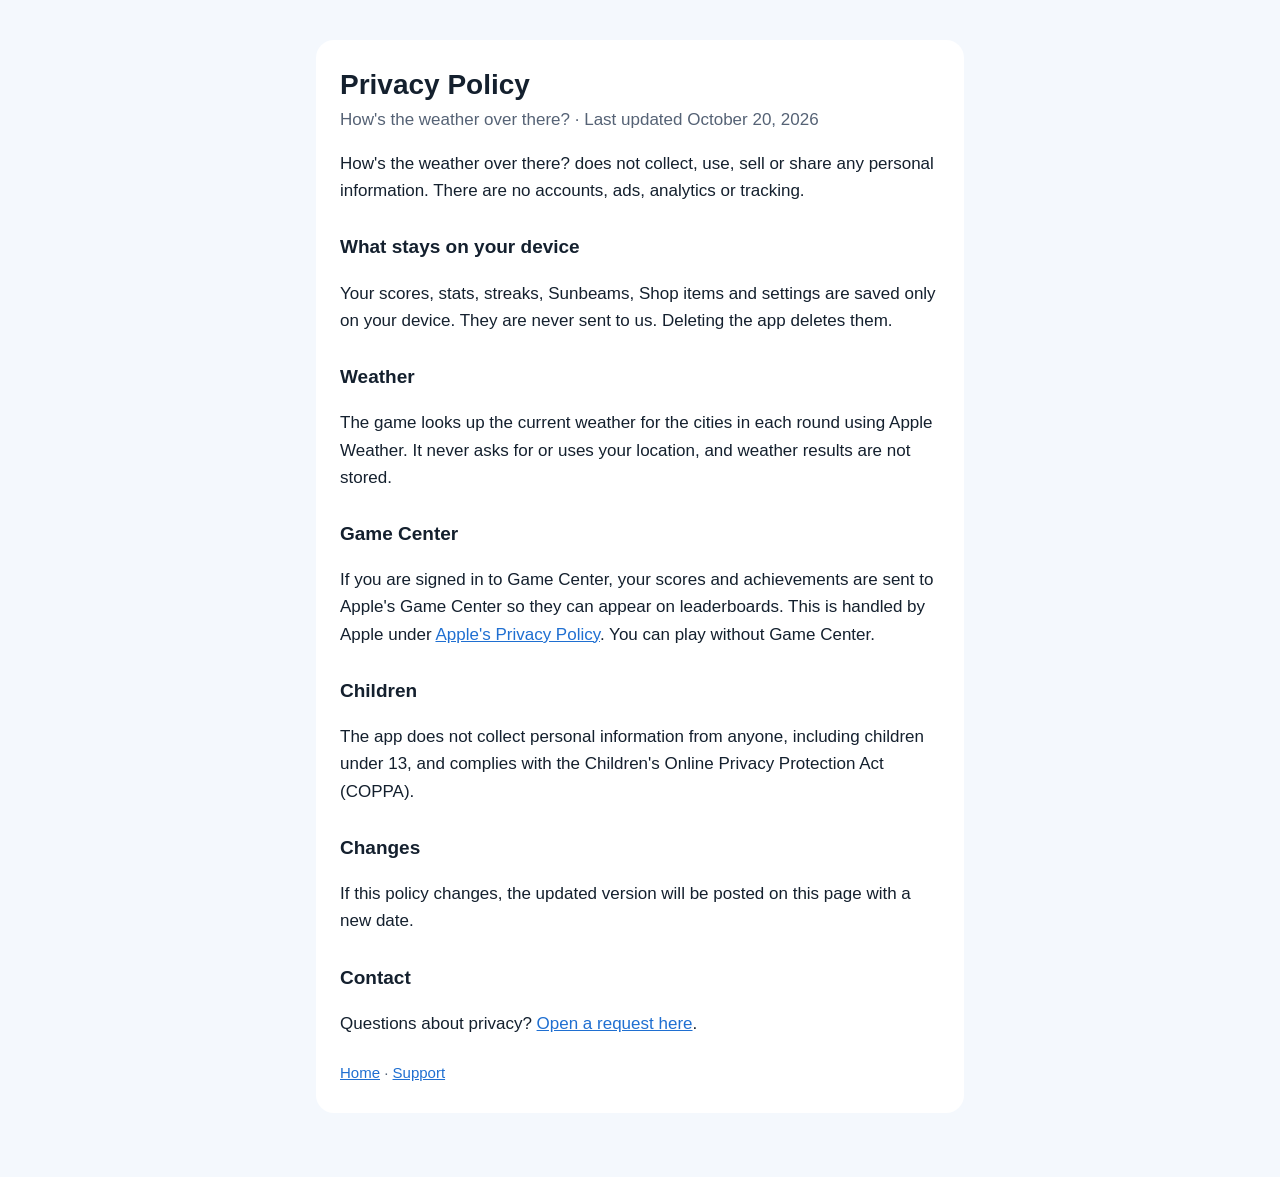
==== privacy.html @ a3cae646 "Add support and privacy pages Co-Authored-By: Claude Opus 5.5 <noreply@anthropic.com> Claude-Session" ====
<!doctype html>
<html lang="en">
<head>
<meta charset="utf-8"><meta name="viewport" content="width=device-width, initial-scale=1">
<title>Privacy Policy</title>
<link rel="stylesheet" href="style.css">
</head>
<body><main><div class="card">
<h1>Privacy Policy</h1>
<p class="sub">How's the weather over there? · Last updated October 20, 2026</p>

<p>How's the weather over there? does not collect, use, sell or share any personal information. There are no accounts, ads, analytics or tracking.</p>

<h2>What stays on your device</h2>
<p>Your scores, stats, streaks, Sunbeams, Shop items and settings are saved only on your device. They are never sent to us. Deleting the app deletes them.</p>

<h2>Weather</h2>
<p>The game looks up the current weather for the cities in each round using Apple Weather. It never asks for or uses your location, and weather results are not stored.</p>

<h2>Game Center</h2>
<p>If you are signed in to Game Center, your scores and achievements are sent to Apple's Game Center so they can appear on leaderboards. This is handled by Apple under <a href="https://www.apple.com/legal/privacy/">Apple's Privacy Policy</a>. You can play without Game Center.</p>

<h2>Children</h2>
<p>The app does not collect personal information from anyone, including children under 13, and complies with the Children's Online Privacy Protection Act (COPPA).</p>

<h2>Changes</h2>
<p>If this policy changes, the updated version will be posted on this page with a new date.</p>

<h2>Contact</h2>
<p>Questions about privacy? <a href="https://github.com/ChrisSW921/WeatherMan-Support/issues/new">Open a request here</a>.</p>

<nav><a href="index.html">Home</a> · <a href="support.html">Support</a></nav>
</div></main></body>
</html>
---- style.css ----
:root { --bg: #f4f8fd; --text: #14202e; --muted: #556275; --card: #ffffff; --accent: #1f6fd1; }
@media (prefers-color-scheme: dark) { :root { --bg: #0d1520; --text: #e8eef6; --muted: #9aa7b8; --card: #16212f; --accent: #6aa8ff; } }
* { box-sizing: border-box; }
body { margin: 0; background: var(--bg); color: var(--text); font: 17px/1.6 -apple-system, BlinkMacSystemFont, "Segoe UI", sans-serif; }
main { max-width: 680px; margin: 0 auto; padding: 40px 16px 64px; }
.card { background: var(--card); border-radius: 18px; padding: 28px 24px; }
h1 { font-size: 28px; line-height: 1.2; margin: 0 0 4px; }
h2 { font-size: 19px; margin: 28px 0 6px; }
.sub { color: var(--muted); margin: 0 0 8px; }
a { color: var(--accent); }
nav { margin-top: 24px; color: var(--muted); font-size: 15px; }
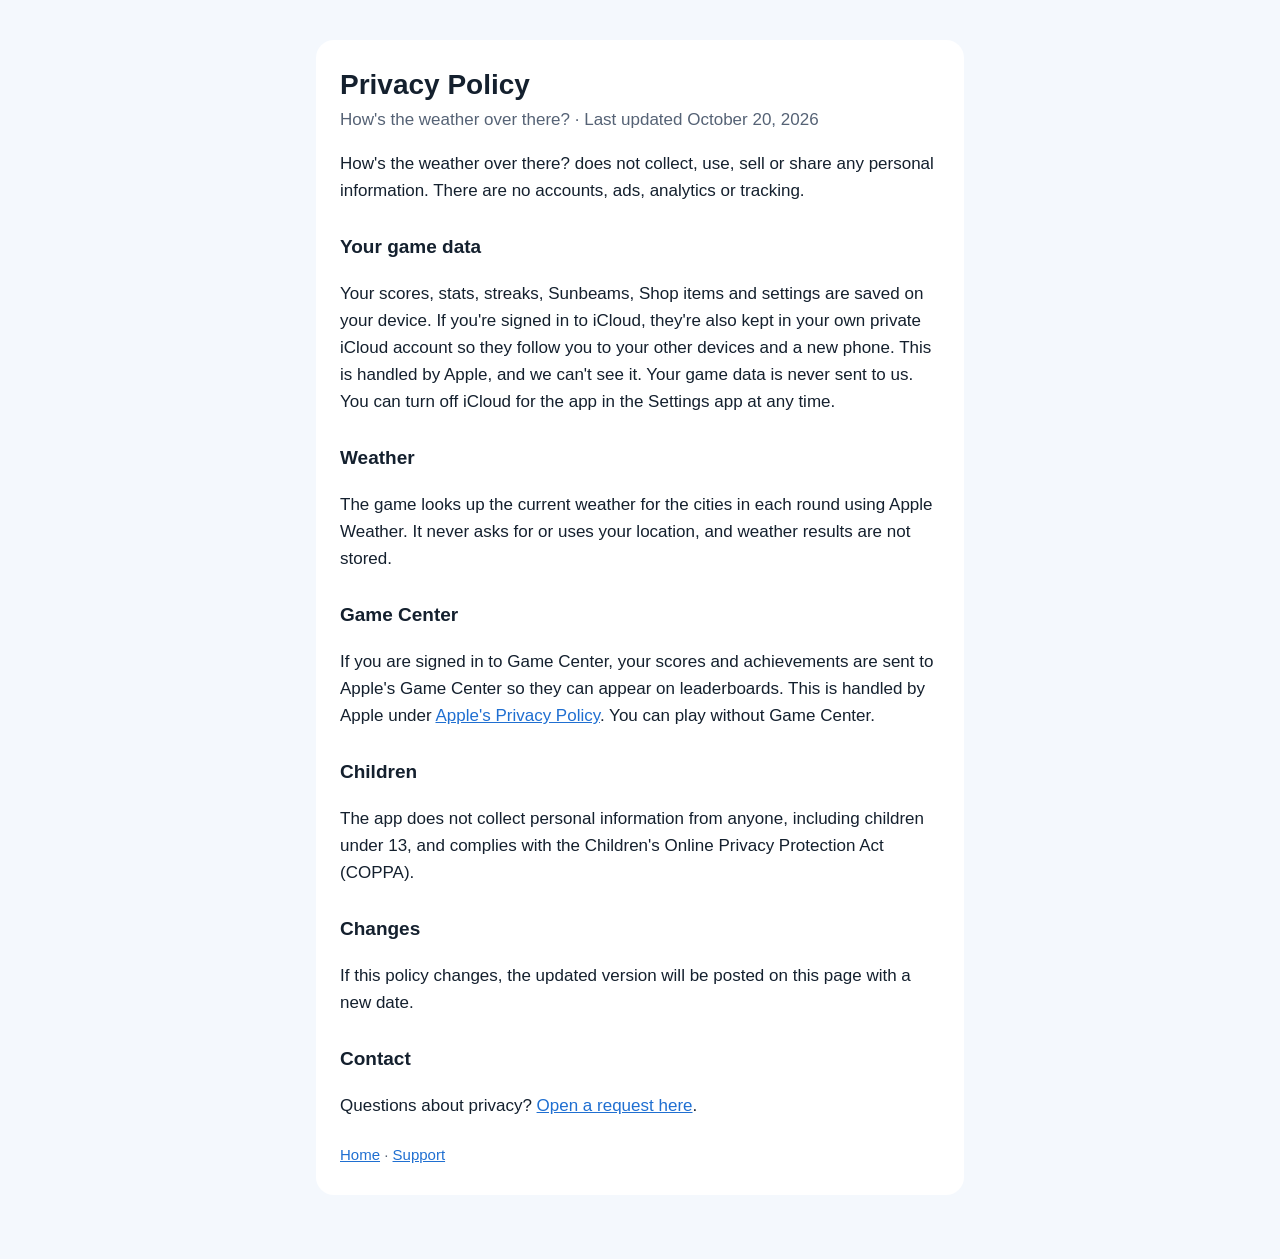
==== commit b25b3277: "Mention iCloud sync in the privacy policy Co-Authored-By: Claude Opus 5.5 <noreply@anthropic.com> Cl" ====
--- a/privacy.html
+++ b/privacy.html
@@ -11,8 +11,8 @@
 
 <p>How's the weather over there? does not collect, use, sell or share any personal information. There are no accounts, ads, analytics or tracking.</p>
 
-<h2>What stays on your device</h2>
-<p>Your scores, stats, streaks, Sunbeams, Shop items and settings are saved only on your device. They are never sent to us. Deleting the app deletes them.</p>
+<h2>Your game data</h2>
+<p>Your scores, stats, streaks, Sunbeams, Shop items and settings are saved on your device. If you're signed in to iCloud, they're also kept in your own private iCloud account so they follow you to your other devices and a new phone. This is handled by Apple, and we can't see it. Your game data is never sent to us. You can turn off iCloud for the app in the Settings app at any time.</p>
 
 <h2>Weather</h2>
 <p>The game looks up the current weather for the cities in each round using Apple Weather. It never asks for or uses your location, and weather results are not stored.</p>
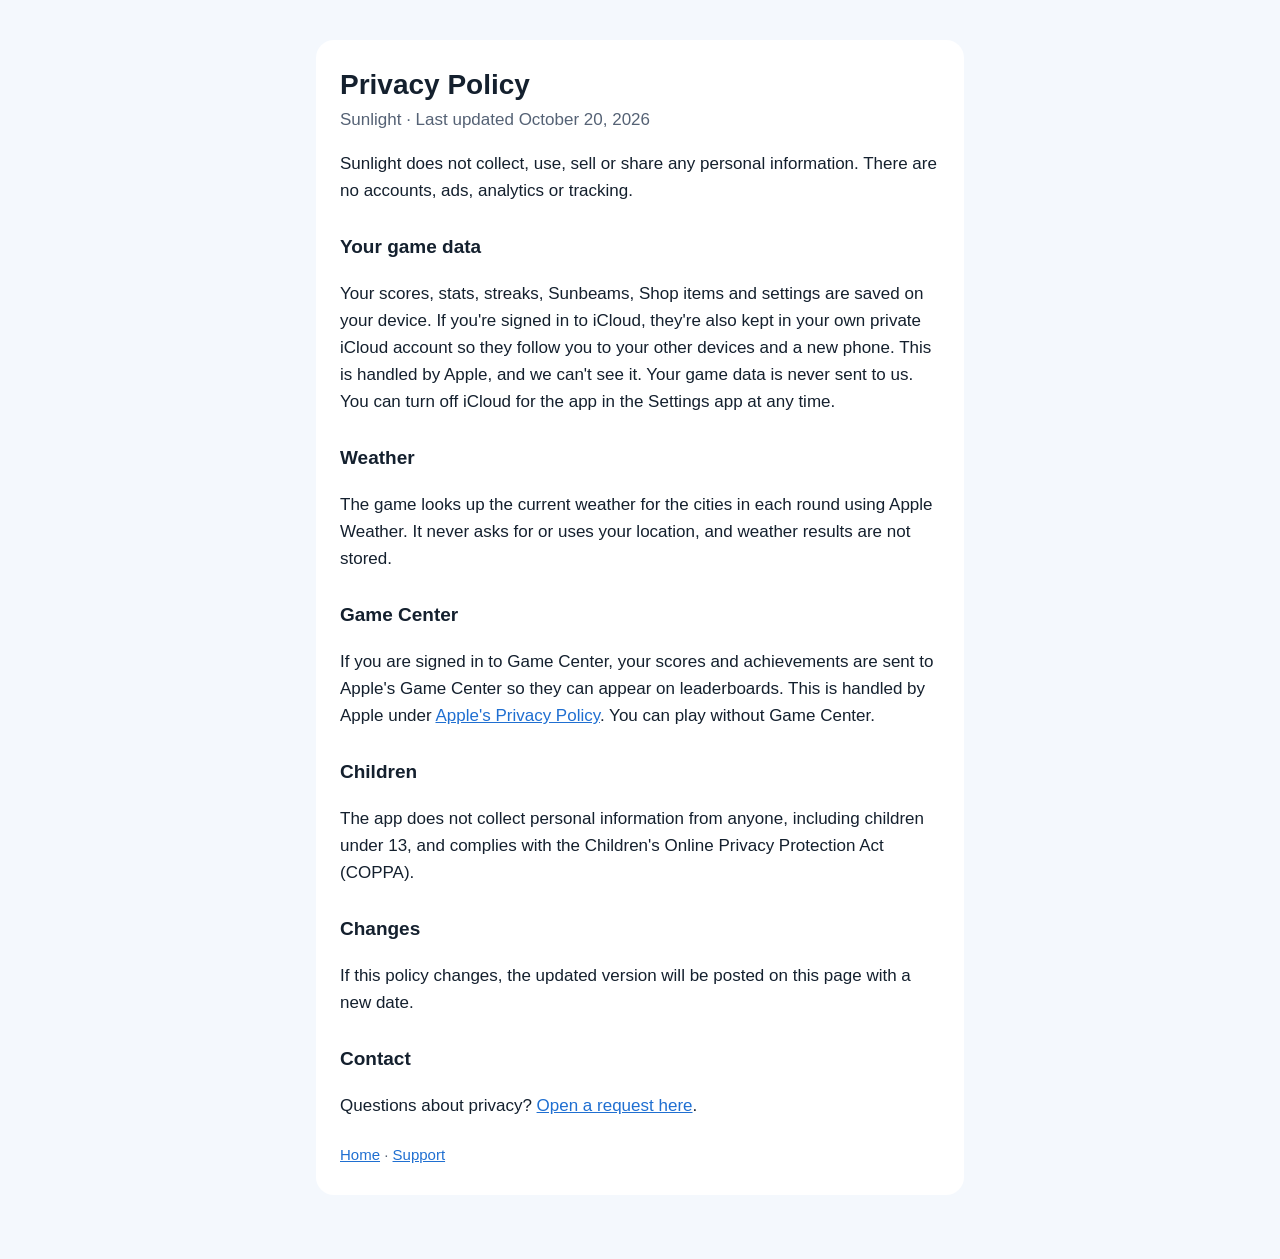
==== commit 5413cc79: "Rename the app to Sunlight Co-Authored-By: Claude Opus 5.5 <noreply@anthropic.com> Claude-Session: h" ====
--- a/privacy.html
+++ b/privacy.html
@@ -7,9 +7,9 @@
 </head>
 <body><main><div class="card">
 <h1>Privacy Policy</h1>
-<p class="sub">How's the weather over there? · Last updated October 20, 2026</p>
+<p class="sub">Sunlight · Last updated October 20, 2026</p>
 
-<p>How's the weather over there? does not collect, use, sell or share any personal information. There are no accounts, ads, analytics or tracking.</p>
+<p>Sunlight does not collect, use, sell or share any personal information. There are no accounts, ads, analytics or tracking.</p>
 
 <h2>Your game data</h2>
 <p>Your scores, stats, streaks, Sunbeams, Shop items and settings are saved on your device. If you're signed in to iCloud, they're also kept in your own private iCloud account so they follow you to your other devices and a new phone. This is handled by Apple, and we can't see it. Your game data is never sent to us. You can turn off iCloud for the app in the Settings app at any time.</p>
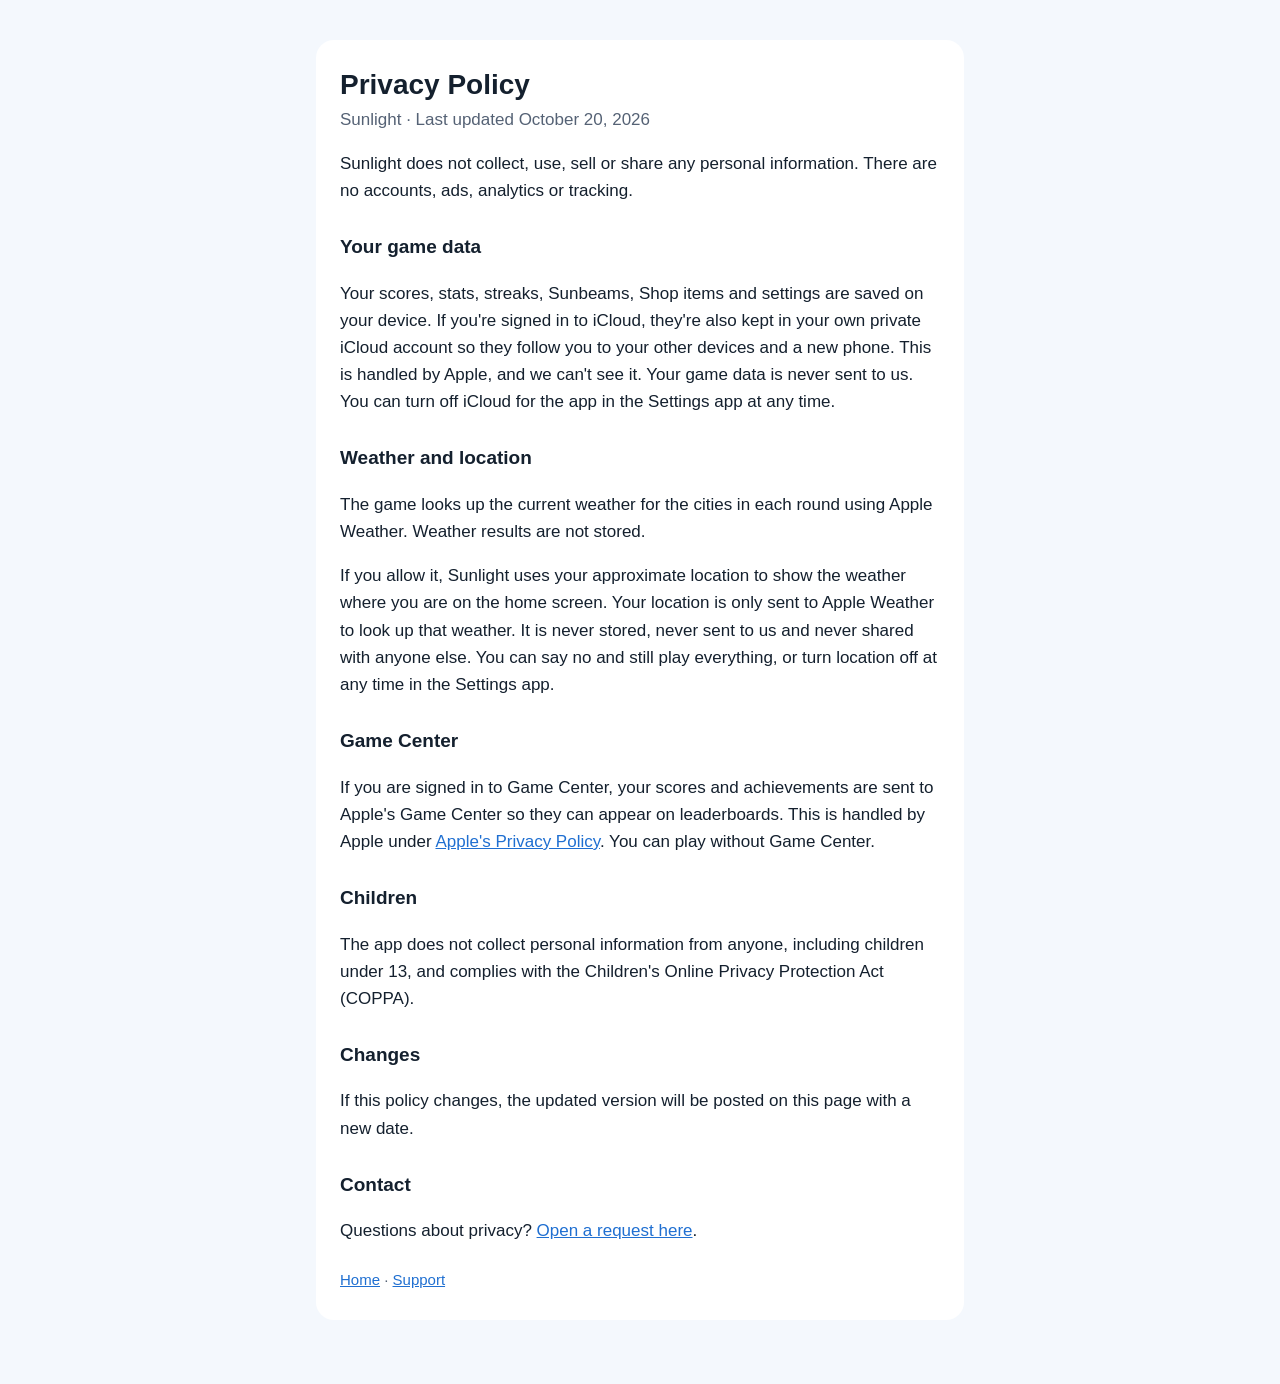
==== commit d2b819f7: "Explain the optional location use in the privacy policy Co-Authored-By: Claude Opus 5.5 <noreply@ant" ====
--- a/privacy.html
+++ b/privacy.html
@@ -14,8 +14,9 @@
 <h2>Your game data</h2>
 <p>Your scores, stats, streaks, Sunbeams, Shop items and settings are saved on your device. If you're signed in to iCloud, they're also kept in your own private iCloud account so they follow you to your other devices and a new phone. This is handled by Apple, and we can't see it. Your game data is never sent to us. You can turn off iCloud for the app in the Settings app at any time.</p>
 
-<h2>Weather</h2>
-<p>The game looks up the current weather for the cities in each round using Apple Weather. It never asks for or uses your location, and weather results are not stored.</p>
+<h2>Weather and location</h2>
+<p>The game looks up the current weather for the cities in each round using Apple Weather. Weather results are not stored.</p>
+<p>If you allow it, Sunlight uses your approximate location to show the weather where you are on the home screen. Your location is only sent to Apple Weather to look up that weather. It is never stored, never sent to us and never shared with anyone else. You can say no and still play everything, or turn location off at any time in the Settings app.</p>
 
 <h2>Game Center</h2>
 <p>If you are signed in to Game Center, your scores and achievements are sent to Apple's Game Center so they can appear on leaderboards. This is handled by Apple under <a href="https://www.apple.com/legal/privacy/">Apple's Privacy Policy</a>. You can play without Game Center.</p>
